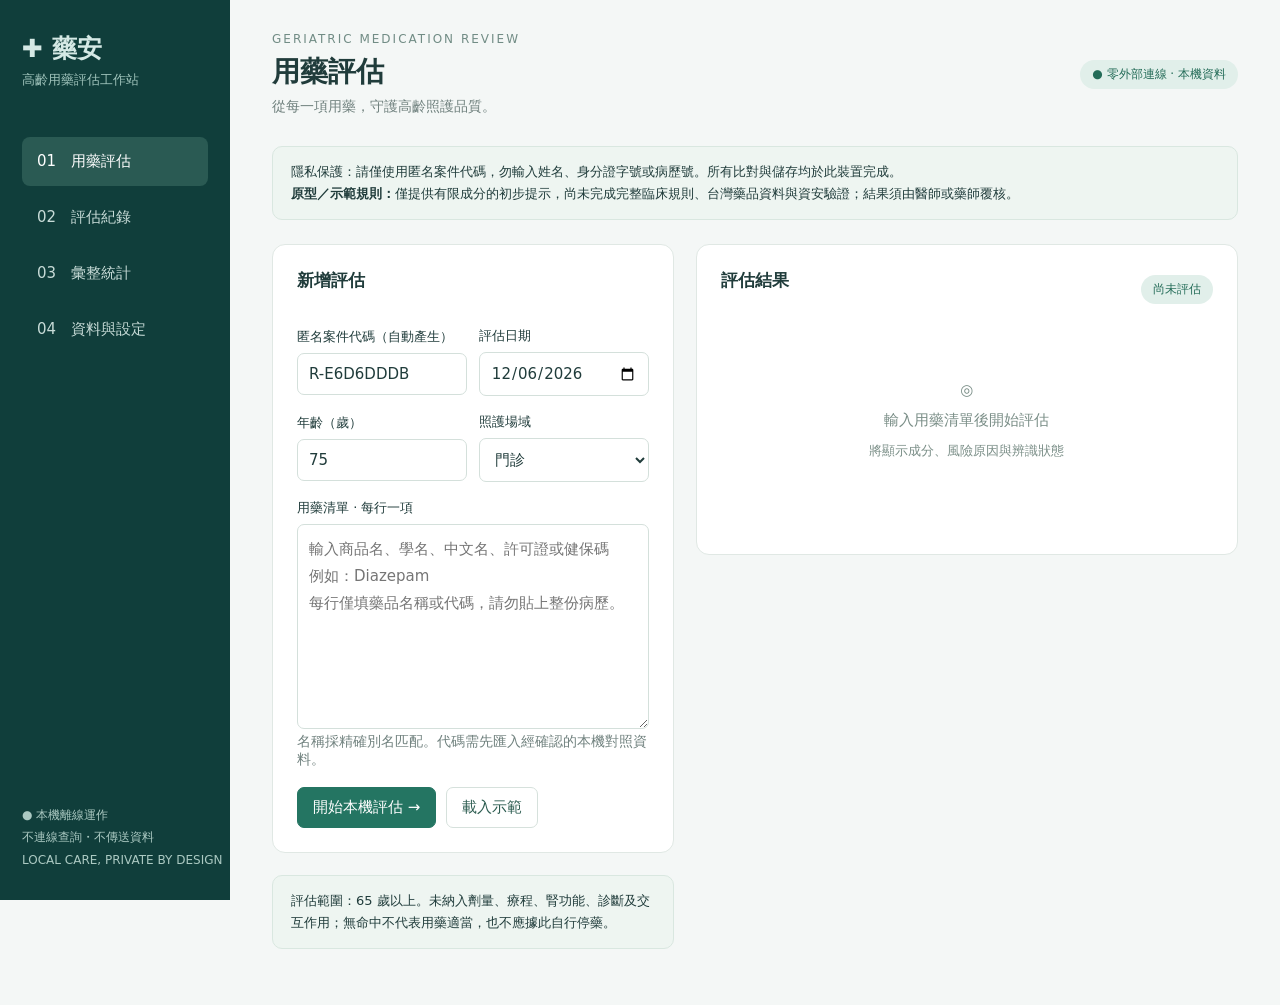
==== index.html @ 11be5202 "Add offline geriatric medication assessment prototype" ====
<!doctype html>
<html lang="zh-Hant"><head><meta charset="utf-8"><meta name="viewport" content="width=device-width,initial-scale=1"><meta http-equiv="Content-Security-Policy" content="default-src 'none'; script-src 'unsafe-inline'; style-src 'unsafe-inline'; connect-src 'none'; img-src data:; base-uri 'none'; form-action 'none'"><title>藥安・高齡用藥評估</title>
<style>
:root{font-family:system-ui,'Microsoft JhengHei',sans-serif;color:#203c3b;background:#f4f7f6;font-size:15px}*{box-sizing:border-box}body{margin:0}aside{position:fixed;width:230px;height:100vh;background:#103e3b;color:#d5e9e5;padding:32px 22px}h1{font-size:25px;margin:0 0 5px}aside small{color:#9fc3bb}nav{margin-top:48px}nav button{display:block;width:100%;text-align:left;background:transparent;color:#c7dbd7;border:0;padding:15px;margin:7px 0;border-radius:8px;font-size:15px}nav button.active{background:#2a5a53;color:white}aside footer{position:absolute;bottom:28px;font-size:12px;line-height:1.9;color:#abc9c2}main{margin-left:230px;padding:32px 42px;max-width:1580px}header{display:flex;justify-content:space-between;align-items:center;margin-bottom:30px}.eyebrow{font-size:12px;color:#718c85;letter-spacing:2px}h2{font-size:28px;margin:7px 0}p{line-height:1.7}.sub{color:#71827f;font-size:14px}.pill{display:inline-block;border-radius:20px;padding:6px 12px;font-size:12px;background:#e1efea;color:#246c58}.notice{padding:14px 18px;border:1px solid #d9e7e0;background:#eef5f1;border-radius:10px;font-size:13px;line-height:1.7;margin-bottom:24px}.grid{display:grid;grid-template-columns:1fr 1.35fr;gap:22px}.card{background:white;border:1px solid #e0e8e4;border-radius:13px;padding:24px;margin-bottom:22px}h3{margin:0 0 18px;font-size:17px}label{display:block;font-size:13px;margin:17px 0 7px}input,textarea,select{width:100%;border:1px solid #d4e0db;border-radius:7px;background:#fff;padding:11px;font:inherit;color:inherit}textarea{min-height:205px;resize:vertical;line-height:1.8}button{cursor:pointer;font:inherit;border:1px solid #d6e1dc;border-radius:7px;padding:10px 15px;background:white;color:#2c5c50}button.primary{background:#247562;color:white;border-color:#247562}button:hover{filter:brightness(.96)}.row{display:flex;gap:12px;align-items:center}.row>*{flex:1}.actions{display:flex;gap:10px;margin-top:18px;flex-wrap:wrap}.stats{display:grid;grid-template-columns:repeat(3,1fr);gap:16px;margin-bottom:22px}.stat{background:white;border:1px solid #e0e8e4;border-radius:10px;padding:18px}.stat b{display:block;font-size:30px;margin:7px 0}.stat span{font-size:12px;color:#768984}.result{border-top:1px solid #e8eeeb;padding:17px 0}.result:first-child{border:0}.result h4{margin:0 0 8px}.result p{font-size:13px;margin:6px 0}.warn{background:#fff1dc;color:#996024}.unknown{background:#f1edf8;color:#765394}.muted{color:#788b85}.empty{text-align:center;color:#7a8e87;padding:65px 20px;line-height:2}.section{display:none}.section.active{display:block}table{width:100%;border-collapse:collapse;font-size:13px}th,td{text-align:left;border-bottom:1px solid #e5ece8;padding:14px 9px;vertical-align:top}th{color:#7b8d87;font-weight:500}a{color:#247562}.bar{height:12px;background:#e9f1ed;border-radius:8px;overflow:hidden;margin:8px 0 20px}.bar i{display:block;height:100%;background:#438a76}.toast{position:fixed;bottom:25px;right:28px;background:#163e35;color:#fff;padding:15px 22px;border-radius:8px;display:none}details{font-size:13px;line-height:1.8;margin-top:12px}code{word-break:break-all}#rulesText{min-height:240px;font-family:monospace;font-size:12px}@media(max-width:950px){aside{position:static;width:auto;height:auto;padding:20px}aside footer{display:none}nav{display:flex;margin:15px 0 0}nav button{text-align:center;font-size:13px;padding:10px}main{margin:0;padding:22px}.grid{grid-template-columns:1fr}.stats{gap:8px}header .pill{display:none}.card{overflow:auto}}
</style></head><body>
<aside><h1>✚ 藥安</h1><small>高齡用藥評估工作站</small><nav><button class="active" data-page="assess">01　用藥評估</button><button data-page="records">02　評估紀錄</button><button data-page="report">03　彙整統計</button><button data-page="settings">04　資料與設定</button></nav><footer>● 本機離線運作<br>不連線查詢・不傳送資料<br>LOCAL CARE, PRIVATE BY DESIGN</footer></aside>
<main><header><div><div class="eyebrow">GERIATRIC MEDICATION REVIEW</div><h2 id="title">用藥評估</h2><div class="sub">從每一項用藥，守護高齡照護品質。</div></div><span class="pill">● 零外部連線 · 本機資料</span></header>
<div class="notice">隱私保護：請僅使用匿名案件代碼，勿輸入姓名、身分證字號或病歷號。所有比對與儲存均於此裝置完成。<br><strong>原型／示範規則：</strong>僅提供有限成分的初步提示，尚未完成完整臨床規則、台灣藥品資料與資安驗證；結果須由醫師或藥師覆核。</div>
<section id="assess" class="section active"><div class="grid"><div><div class="card"><h3>新增評估</h3><div class="row"><div><label>匿名案件代碼（自動產生）</label><input id="caseId" readonly></div><div><label>評估日期</label><input id="date" type="date"></div></div><div class="row"><div><label>年齡（歲）</label><input id="age" type="number" min="65" max="120" value="75"></div><div><label>照護場域</label><select id="setting"><option>門診</option><option>住院</option><option>長照機構</option><option>居家照護</option></select></div></div><label>用藥清單 · 每行一項</label><textarea id="meds" placeholder="輸入商品名、學名、中文名、許可證或健保碼&#10;例如：Diazepam&#10;每行僅填藥品名稱或代碼，請勿貼上整份病歷。"></textarea><div class="sub">名稱採精確別名匹配。代碼需先匯入經確認的本機對照資料。</div><div class="actions"><button class="primary" id="evaluate">開始本機評估 →</button><button id="example">載入示範</button></div></div><div class="notice">評估範圍：65 歲以上。未納入劑量、療程、腎功能、診斷及交互作用；無命中不代表用藥適當，也不應據此自行停藥。</div></div><div><div class="card"><div class="row"><h3>評估結果</h3><span id="resultBadge" class="pill" style="flex:0 0 auto">尚未評估</span></div><div id="results" class="empty">◎<br>輸入用藥清單後開始評估<br><small>將顯示成分、風險原因與辨識狀態</small></div><div id="savePanel" hidden><label>藥師／醫師覆核狀態</label><select id="review"><option>待覆核</option><option>已覆核－待追蹤</option><option>已覆核－完成</option></select><div class="actions"><button class="primary" id="save">儲存本次評估</button></div><p class="sub">儲存評估當時的規則版本與結果快照，供後續追溯。</p></div></div></div></div></section>
<section id="records" class="section"><div class="card"><div class="row"><h3>評估紀錄</h3><button id="exportRecords">匯出匿名紀錄 CSV</button></div><p class="sub">保留於此瀏覽器的本機儲存空間。更換瀏覽器或清除網站資料會使紀錄遺失，請定期備份。</p><div id="recordTable"></div></div></section>
<section id="report" class="section"><div class="card"><h3>評鑑統計</h3><div class="row"><div><label>開始日期</label><input type="date" id="from"></div><div><label>結束日期</label><input type="date" id="to"></div><div><label>用藥類別</label><select id="category"><option value="">全部類別</option></select></div></div><div class="actions"><button id="filter" class="primary">套用條件</button><button id="exportReport">匯出統計 CSV</button></div></div><div id="reportContent"></div></section>
<section id="settings" class="section"><div class="card"><h3>本機藥品與規則資料</h3><p>目前版本：<strong id="version"></strong>。內建為少量流程示範，不能視為完整 Beers 清單。</p><p class="sub">藥品可含多成分（ingredients 陣列）；以 aliases 建立商品名、中文名、許可證字號及健保碼對照。多筆命中將要求人工釐清。正式使用前請由機構藥師確認資料來源、版本、使用授權及規則內容。</p><label>匯入／編輯 JSON（僅藥品與規則，不含案件）</label><textarea id="rulesText" spellcheck="false"></textarea><div class="actions"><button id="applyRules" class="primary">驗證並套用本機資料</button><button id="downloadRules">匯出規則 JSON</button></div><details><summary>資料格式與評估邏輯</summary>version 為版本字串；drugs 每項含 name、aliases 字串陣列及 ingredients 成分陣列；rules 每項含 ingredient、category、reason、source。比對忽略大小寫、空白與全形英數差異，其餘採精確匹配。命中僅表示需覆核，未涵蓋條件式與例外規則。</details></div><div class="card"><h3>資料備份與隱私邊界</h3><p>此原型沒有雲端服務、外部字型、分析追蹤或線上藥品查詢；網路請求由頁面安全政策封鎖。本機儲存尚未加密，不適合存放可識別個資。</p><div class="actions"><button id="backup">下載本機備份 JSON</button><label style="margin:0"><input id="restore" type="file" accept="application/json" style="max-width:240px" aria-label="還原本機備份"></label></div><p class="sub">備份檔包含匿名案件及用藥資料，仍應依機構規範保管。正式部署建議採院內伺服器或加密本機資料庫，加入權限、稽核、備份與保存期限管理。</p><h3 style="margin-top:28px">參考來源（點擊才會開啟外部網站）</h3><p><a href="https://pmc.ncbi.nlm.nih.gov/articles/PMC12478568/" target="_blank" rel="noreferrer">AGS 2023 Beers Criteria 原始文獻</a>　·　<a href="https://www.nhi.gov.tw/ch/lp-2466-1.html" target="_blank" rel="noreferrer">健保署用藥品項資料</a></p></div></section>
</main><div id="toast" class="toast" role="status"></div>
<script>
const $=id=>document.getElementById(id), esc=s=>String(s??'').replace(/[&<>"']/g,c=>({'&':'&amp;','<':'&lt;','>':'&gt;','"':'&quot;',"'":'&#39;'}[c])),norm=s=>s.normalize('NFKC').toLowerCase().replace(/\s/g,'');
const initial={version:'DEMO-2026-10-18 / AGS 2023 部分提示',drugs:[{name:'Diazepam',aliases:['diazepam','Valium'],ingredients:['diazepam']},{name:'Diphenhydramine（口服）',aliases:['diphenhydramine'],ingredients:['diphenhydramine']},{name:'Zolpidem',aliases:['zolpidem','Stilnox'],ingredients:['zolpidem']},{name:'Metformin',aliases:['metformin'],ingredients:['metformin']}],rules:[{ingredient:'diazepam',category:'苯二氮平類',reason:'高齡者對此類藥物較敏感，可能增加認知障礙、譫妄、跌倒與骨折風險。部分適應症有例外，須由臨床人員判斷。',source:'AGS Beers 2023，Table 2；示範摘要'},{ingredient:'diphenhydramine',category:'第一代抗組織胺',reason:'口服製劑具強抗膽鹼作用，可能引起混亂、口乾與便秘；急性嚴重過敏反應等情境須個別評估。',source:'AGS Beers 2023，Table 2；示範摘要'},{ingredient:'zolpidem',category:'非苯二氮平類安眠藥',reason:'可能增加譫妄、跌倒、骨折及急診／住院風險，睡眠改善效益有限，需評估替代處置。',source:'AGS Beers 2023，Table 2；示範摘要'}]};
let db,records,current=null,reportRows=[];try{db=JSON.parse(localStorage.getItem('ya-db'))||initial;records=JSON.parse(localStorage.getItem('ya-records'))||[]}catch{db=initial;records=[];alert('本機資料無法讀取，請由備份還原。')}
function toast(s){$('toast').textContent=s;$('toast').style.display='block';setTimeout(()=>$('toast').style.display='none',3500)}
function persist(k,v){try{localStorage.setItem(k,JSON.stringify(v));return true}catch{toast('儲存失敗：瀏覽器空間不足或禁止本機儲存。');return false}}
function today(){let d=new Date();return `${d.getFullYear()}-${String(d.getMonth()+1).padStart(2,'0')}-${String(d.getDate()).padStart(2,'0')}`}
function newCase(){$('caseId').value='R-'+crypto.randomUUID().slice(0,8).toUpperCase();$('date').value=today()}
function invalidate(){current=null;$('savePanel').hidden=true;$('results').className='empty';$('results').textContent='內容已變更，請重新評估。';$('resultBadge').textContent='待重新評估'}
['meds','age','date','setting'].forEach(id=>$(id).addEventListener('input',invalidate));
document.querySelectorAll('nav button').forEach(b=>b.onclick=()=>{document.querySelectorAll('nav button,.section').forEach(x=>x.classList.remove('active'));b.classList.add('active');$(b.dataset.page).classList.add('active');$('title').textContent=b.textContent.trim().slice(3).trim();renderRecords();renderReport()});
$('example').onclick=()=>{$('meds').value='Diazepam\nStilnox\nMetformin\n待確認藥品';invalidate()};
$('evaluate').onclick=()=>{const age=Number($('age').value),lines=$('meds').value.split(/\n/).map(x=>x.trim()).filter(Boolean);if(!Number.isInteger(age)||age<65||age>120||!/^\d{4}-\d{2}-\d{2}$/.test($('date').value)||!lines.length)return toast('請填寫有效日期、65–120 歲整數年齡及用藥。');if(lines.length>100||lines.some(x=>x.length>120))return toast('每次最多 100 項，每項最多 120 字；請勿貼入病歷。');if(lines.some(x=>/[A-Z][12]\d{8}/i.test(x)||/(姓名|身分證|身份證|病歷號)/.test(x)))return toast('偵測到可能個資，請移除後再評估。');const items=[...new Set(lines.map(norm))].map(key=>{const raw=lines.find(x=>norm(x)===key),matches=db.drugs.filter(d=>[d.name,...d.aliases].some(a=>norm(a)===key));if(matches.length!==1)return {raw,name:'',status:matches.length?'多筆匹配，待確認':'無法辨識，待確認',hits:[]};const d=matches[0],hits=db.rules.filter(r=>d.ingredients.some(i=>norm(i)===norm(r.ingredient)));return {raw,name:d.name,status:hits.length?'潛在不適當用藥':'未命中目前規則',hits}});current={id:crypto.randomUUID(),caseId:$('caseId').value,date:$('date').value,age,setting:$('setting').value,version:db.version,items};$('resultBadge').textContent=items.filter(i=>i.hits.length).length+' 項風險提示';$('results').className='';$('results').innerHTML=items.map(i=>`<div class="result"><h4>${esc(i.raw)} ${i.name?'<small class="muted">→ '+esc(i.name)+'</small>':''}</h4><span class="pill ${i.hits.length?'warn':!i.name?'unknown':''}">${esc(i.status)}</span>${i.hits.map(h=>`<p><strong>${esc(h.category)}</strong> · ${esc(h.reason)}</p><p class="muted">${esc(h.source)}</p>`).join('')}${!i.hits.length?'<p class="muted">'+(i.name?'僅表示未命中有限規則，仍須臨床覆核。':'請確認成分或補充本機藥品對照，不能判定風險。')+'</p>':''}</div>`).join('');$('savePanel').hidden=false};
$('save').onclick=()=>{if(!current)return;const next=[{...current,review:$('review').value,savedAt:new Date().toISOString()},...records];if(persist('ya-records',next)){records=next;invalidate();newCase();toast('已儲存於本機，可至評估紀錄查看。')}};
function renderRecords(){$('recordTable').innerHTML=records.length?'<table><thead><tr><th>日期／案件</th><th>年齡／場域</th><th>用藥／提示／待確認</th><th>覆核</th><th>明細</th></tr></thead><tbody>'+records.map(r=>`<tr><td>${esc(r.date)}<br>${esc(r.caseId)}</td><td>${r.age} 歲<br>${esc(r.setting)}</td><td>${r.items.length}／${r.items.filter(i=>i.hits.length).length}／${r.items.filter(i=>!i.name).length}</td><td><select data-id="${esc(r.id)}">${['待覆核','已覆核－待追蹤','已覆核－完成'].map(v=>`<option ${v===r.review?'selected':''}>${v}</option>`).join('')}</select></td><td><details><summary>查看快照</summary>${esc(r.version)}${r.items.map(i=>`<p>${esc(i.raw)}：${esc(i.status)}${i.hits.map(h=>'<br>'+esc(h.category)+'：'+esc(h.reason)).join('')}</p>`).join('')}</details></td></tr>`).join('')+'</tbody></table>':'<div class="empty">尚無紀錄，完成評估後即可儲存。</div>';document.querySelectorAll('[data-id]').forEach(el=>el.onchange=()=>{const next=records.map(r=>r.id===el.dataset.id?{...r,review:el.value,reviewedAt:new Date().toISOString()}:r);if(persist('ya-records',next))records=next;else renderRecords()})}
function renderReport(){const f=$('from').value,t=$('to').value,c=$('category').value;if(f&&t&&f>t){toast('開始日期不可晚於結束日期。');return}const base=records.filter(r=>(!f||r.date>=f)&&(!t||r.date<=t));const selected=c?base.filter(r=>r.items.some(i=>i.hits.some(h=>h.category===c))):base;const hits=selected.filter(r=>r.items.some(i=>i.hits.some(h=>!c||h.category===c))).length,counts={};selected.forEach(r=>r.items.forEach(i=>{new Set(i.hits.filter(h=>!c||h.category===c).map(h=>h.category)).forEach(k=>counts[k]=(counts[k]||0)+1)}));reportRows=[['指標','數值'],['符合條件評估件數',selected.length],['至少一項風險提示案件數',hits],['提示案件比例',selected.length?(hits/selected.length*100).toFixed(1)+'%':'無資料'],['含待確認藥品案件數',selected.filter(r=>r.items.some(i=>!i.name)).length],...Object.entries(counts)];$('reportContent').innerHTML=`<div class="stats"><div class="stat"><span>符合條件評估</span><b>${selected.length}</b><span>件 · 同案重評各計一次</span></div><div class="stat"><span>含風險提示案件</span><b>${hits}</b><span>件 · 非確診不適當用藥</span></div><div class="stat"><span>提示案件比例</span><b>${selected.length?(hits/selected.length*100).toFixed(1)+'%':'—'}</b><span>分母為符合條件評估件數</span></div></div><div class="card"><h3>各類別提示品項次數</h3><p class="sub">每筆評估的每項藥品，在同一類別計一次；跨類別可重複計數。選類別時，案件分母限含該類提示之案件。示範規則不宜用於正式評鑑。</p>${Object.entries(counts).map(([k,v])=>`${esc(k)} <strong style="float:right">${v} 項次</strong><div class="bar"><i style="width:${v/Math.max(...Object.values(counts))*100}%"></i></div>`).join('')||'<div class="empty">此區間尚無符合條件的提示。</div>'}</div>`}
$('filter').onclick=renderReport;
function download(name,text,type){const a=document.createElement('a'),url=URL.createObjectURL(new Blob([text],{type}));a.href=url;a.download=name;a.click();setTimeout(()=>URL.revokeObjectURL(url),1000)}
function csv(name,rows){download(name,'\ufeff'+rows.map(r=>r.map(v=>'"'+String(v??'').replace(/^[=+@\-\t\r]/,"'$&").replace(/"/g,'""')+'"').join(',')).join('\r\n'),'text/csv;charset=utf-8')}
$('exportRecords').onclick=()=>csv('匿名評估紀錄.csv',[['案件代碼','評估日期','年齡','場域','原始藥品','辨識成分','狀態','類別','原因','規則版本','覆核狀態'],...records.flatMap(r=>r.items.map(i=>[r.caseId,r.date,r.age,r.setting,i.raw,i.name,i.status,i.hits.map(h=>h.category).join('；'),i.hits.map(h=>h.reason).join('；'),r.version,r.review]))]);$('exportReport').onclick=()=>{renderReport();csv('評估統計.csv',[['開始日期',$('from').value||'不限'],['結束日期',$('to').value||'不限'],['類別',$('category').value||'全部'],...reportRows])};
function validate(d){if(!d||typeof d.version!=='string'||!d.version.trim()||!Array.isArray(d.drugs)||!Array.isArray(d.rules))throw Error('缺少 version、drugs 或 rules');if(!d.drugs.every(x=>typeof x.name==='string'&&Array.isArray(x.aliases)&&x.aliases.every(a=>typeof a==='string')&&Array.isArray(x.ingredients)&&x.ingredients.length&&x.ingredients.every(a=>typeof a==='string')))throw Error('藥品格式錯誤');if(!d.rules.every(x=>['ingredient','category','reason','source'].every(k=>typeof x[k]==='string'&&x[k].trim())))throw Error('規則格式錯誤');return d}
function refreshRules(){$('version').textContent=db.version;$('rulesText').value=JSON.stringify(db,null,2);const cats=[...new Set([...db.rules.map(r=>r.category),...records.flatMap(r=>r.items.flatMap(i=>i.hits.map(h=>h.category)))])];$('category').innerHTML='<option value="">全部類別</option>'+cats.map(c=>`<option>${esc(c)}</option>`).join('')}
$('applyRules').onclick=()=>{try{const next=validate(JSON.parse($('rulesText').value));if(persist('ya-db',next)){db=next;refreshRules();invalidate();toast('已套用本機資料；既有評估快照保留原版本。')}}catch(e){toast('資料無法套用：'+e.message)}};$('downloadRules').onclick=()=>download('藥品規則.json',JSON.stringify(db,null,2),'application/json');$('backup').onclick=()=>download('藥安本機備份.json',JSON.stringify({format:1,db,records},null,2),'application/json');
$('restore').onchange=async e=>{try{const file=e.target.files[0];if(!file)return;if(file.size>10000000)throw Error('檔案超過 10 MB');const b=JSON.parse(await file.text());validate(b.db);if(b.format!==1||!Array.isArray(b.records)||!b.records.every(r=>typeof r.id==='string'&&typeof r.caseId==='string'&&/^\d{4}-\d{2}-\d{2}$/.test(r.date)&&Number.isInteger(r.age)&&r.age>=65&&typeof r.version==='string'&&typeof r.review==='string'&&Array.isArray(r.items)&&r.items.every(i=>typeof i.raw==='string'&&typeof i.name==='string'&&typeof i.status==='string'&&Array.isArray(i.hits)&&i.hits.every(h=>['category','reason','source'].every(k=>typeof h[k]==='string')))))throw Error('備份格式錯誤');if(!confirm('將以備份取代此瀏覽器的紀錄與規則。繼續？'))return;const oldDb=localStorage.getItem('ya-db');if(!persist('ya-db',b.db))return;if(!persist('ya-records',b.records)){if(oldDb!==null)localStorage.setItem('ya-db',oldDb);else localStorage.removeItem('ya-db');return}db=b.db;records=b.records;refreshRules();invalidate();renderRecords();renderReport();toast('本機備份已還原')}catch(err){toast('還原失敗：'+err.message)}finally{e.target.value=''}};
newCase();refreshRules();renderRecords();renderReport();
</script></body></html>
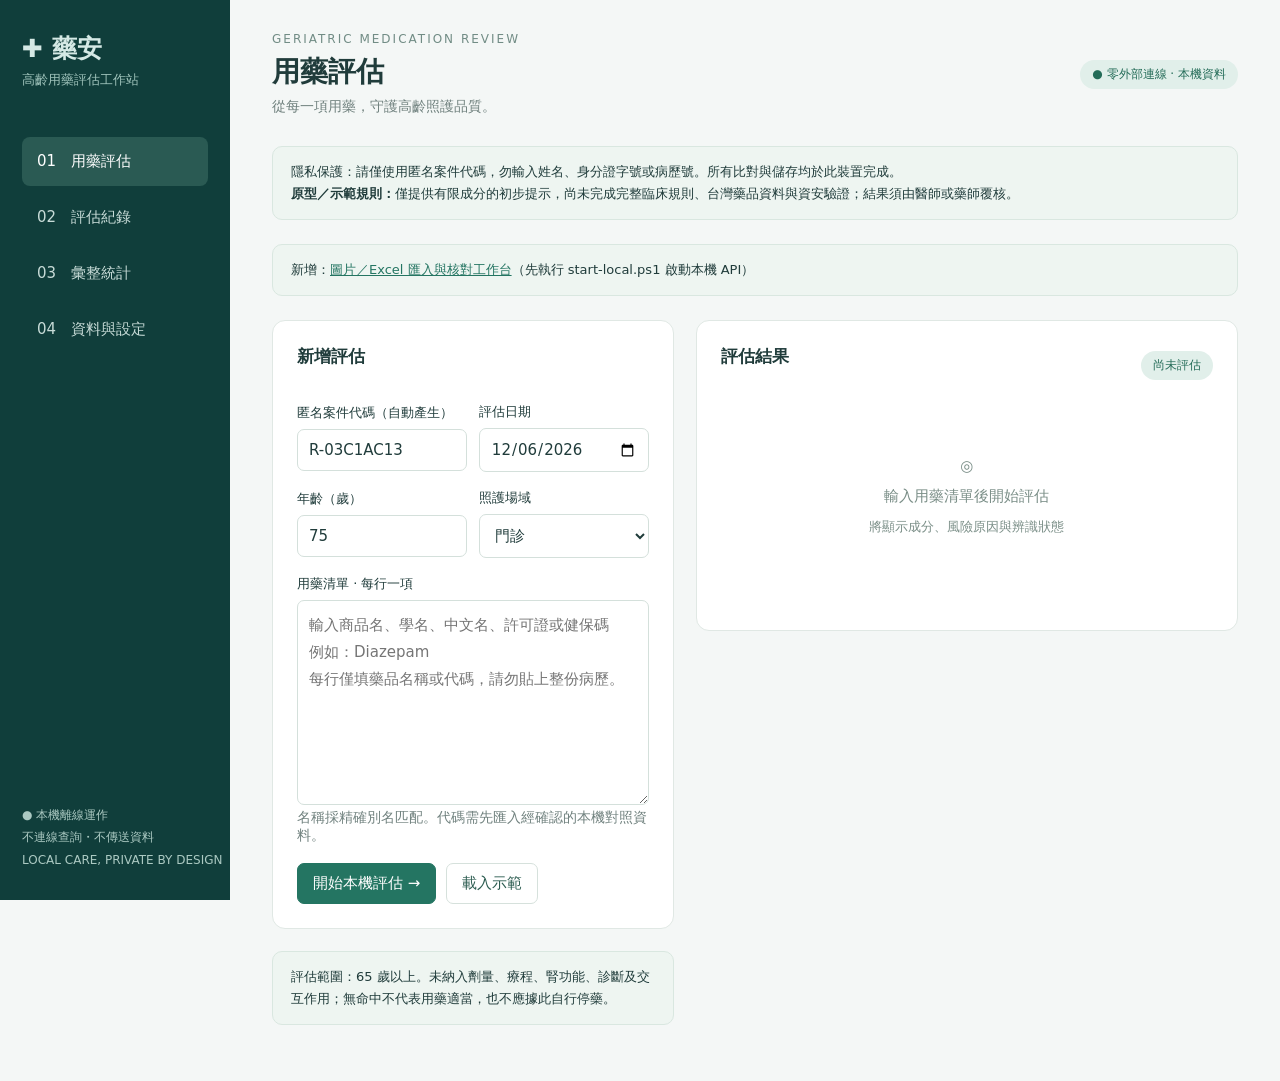
==== commit 7c29ef68: "Add local image and Excel review workflow with loopback API" ====
--- a/index.html
+++ b/index.html
@@ -6,7 +6,7 @@
 <aside><h1>✚ 藥安</h1><small>高齡用藥評估工作站</small><nav><button class="active" data-page="assess">01　用藥評估</button><button data-page="records">02　評估紀錄</button><button data-page="report">03　彙整統計</button><button data-page="settings">04　資料與設定</button></nav><footer>● 本機離線運作<br>不連線查詢・不傳送資料<br>LOCAL CARE, PRIVATE BY DESIGN</footer></aside>
 <main><header><div><div class="eyebrow">GERIATRIC MEDICATION REVIEW</div><h2 id="title">用藥評估</h2><div class="sub">從每一項用藥，守護高齡照護品質。</div></div><span class="pill">● 零外部連線 · 本機資料</span></header>
 <div class="notice">隱私保護：請僅使用匿名案件代碼，勿輸入姓名、身分證字號或病歷號。所有比對與儲存均於此裝置完成。<br><strong>原型／示範規則：</strong>僅提供有限成分的初步提示，尚未完成完整臨床規則、台灣藥品資料與資安驗證；結果須由醫師或藥師覆核。</div>
-<section id="assess" class="section active"><div class="grid"><div><div class="card"><h3>新增評估</h3><div class="row"><div><label>匿名案件代碼（自動產生）</label><input id="caseId" readonly></div><div><label>評估日期</label><input id="date" type="date"></div></div><div class="row"><div><label>年齡（歲）</label><input id="age" type="number" min="65" max="120" value="75"></div><div><label>照護場域</label><select id="setting"><option>門診</option><option>住院</option><option>長照機構</option><option>居家照護</option></select></div></div><label>用藥清單 · 每行一項</label><textarea id="meds" placeholder="輸入商品名、學名、中文名、許可證或健保碼&#10;例如：Diazepam&#10;每行僅填藥品名稱或代碼，請勿貼上整份病歷。"></textarea><div class="sub">名稱採精確別名匹配。代碼需先匯入經確認的本機對照資料。</div><div class="actions"><button class="primary" id="evaluate">開始本機評估 →</button><button id="example">載入示範</button></div></div><div class="notice">評估範圍：65 歲以上。未納入劑量、療程、腎功能、診斷及交互作用；無命中不代表用藥適當，也不應據此自行停藥。</div></div><div><div class="card"><div class="row"><h3>評估結果</h3><span id="resultBadge" class="pill" style="flex:0 0 auto">尚未評估</span></div><div id="results" class="empty">◎<br>輸入用藥清單後開始評估<br><small>將顯示成分、風險原因與辨識狀態</small></div><div id="savePanel" hidden><label>藥師／醫師覆核狀態</label><select id="review"><option>待覆核</option><option>已覆核－待追蹤</option><option>已覆核－完成</option></select><div class="actions"><button class="primary" id="save">儲存本次評估</button></div><p class="sub">儲存評估當時的規則版本與結果快照，供後續追溯。</p></div></div></div></div></section>
+<div class="notice">新增：<a href="http://127.0.0.1:18743/" target="_blank" rel="noreferrer">圖片／Excel 匯入與核對工作台</a>（先執行 start-local.ps1 啟動本機 API）</div><section id="assess" class="section active"><div class="grid"><div><div class="card"><h3>新增評估</h3><div class="row"><div><label>匿名案件代碼（自動產生）</label><input id="caseId" readonly></div><div><label>評估日期</label><input id="date" type="date"></div></div><div class="row"><div><label>年齡（歲）</label><input id="age" type="number" min="65" max="120" value="75"></div><div><label>照護場域</label><select id="setting"><option>門診</option><option>住院</option><option>長照機構</option><option>居家照護</option></select></div></div><label>用藥清單 · 每行一項</label><textarea id="meds" placeholder="輸入商品名、學名、中文名、許可證或健保碼&#10;例如：Diazepam&#10;每行僅填藥品名稱或代碼，請勿貼上整份病歷。"></textarea><div class="sub">名稱採精確別名匹配。代碼需先匯入經確認的本機對照資料。</div><div class="actions"><button class="primary" id="evaluate">開始本機評估 →</button><button id="example">載入示範</button></div></div><div class="notice">評估範圍：65 歲以上。未納入劑量、療程、腎功能、診斷及交互作用；無命中不代表用藥適當，也不應據此自行停藥。</div></div><div><div class="card"><div class="row"><h3>評估結果</h3><span id="resultBadge" class="pill" style="flex:0 0 auto">尚未評估</span></div><div id="results" class="empty">◎<br>輸入用藥清單後開始評估<br><small>將顯示成分、風險原因與辨識狀態</small></div><div id="savePanel" hidden><label>藥師／醫師覆核狀態</label><select id="review"><option>待覆核</option><option>已覆核－待追蹤</option><option>已覆核－完成</option></select><div class="actions"><button class="primary" id="save">儲存本次評估</button></div><p class="sub">儲存評估當時的規則版本與結果快照，供後續追溯。</p></div></div></div></div></section>
 <section id="records" class="section"><div class="card"><div class="row"><h3>評估紀錄</h3><button id="exportRecords">匯出匿名紀錄 CSV</button></div><p class="sub">保留於此瀏覽器的本機儲存空間。更換瀏覽器或清除網站資料會使紀錄遺失，請定期備份。</p><div id="recordTable"></div></div></section>
 <section id="report" class="section"><div class="card"><h3>評鑑統計</h3><div class="row"><div><label>開始日期</label><input type="date" id="from"></div><div><label>結束日期</label><input type="date" id="to"></div><div><label>用藥類別</label><select id="category"><option value="">全部類別</option></select></div></div><div class="actions"><button id="filter" class="primary">套用條件</button><button id="exportReport">匯出統計 CSV</button></div></div><div id="reportContent"></div></section>
 <section id="settings" class="section"><div class="card"><h3>本機藥品與規則資料</h3><p>目前版本：<strong id="version"></strong>。內建為少量流程示範，不能視為完整 Beers 清單。</p><p class="sub">藥品可含多成分（ingredients 陣列）；以 aliases 建立商品名、中文名、許可證字號及健保碼對照。多筆命中將要求人工釐清。正式使用前請由機構藥師確認資料來源、版本、使用授權及規則內容。</p><label>匯入／編輯 JSON（僅藥品與規則，不含案件）</label><textarea id="rulesText" spellcheck="false"></textarea><div class="actions"><button id="applyRules" class="primary">驗證並套用本機資料</button><button id="downloadRules">匯出規則 JSON</button></div><details><summary>資料格式與評估邏輯</summary>version 為版本字串；drugs 每項含 name、aliases 字串陣列及 ingredients 成分陣列；rules 每項含 ingredient、category、reason、source。比對忽略大小寫、空白與全形英數差異，其餘採精確匹配。命中僅表示需覆核，未涵蓋條件式與例外規則。</details></div><div class="card"><h3>資料備份與隱私邊界</h3><p>此原型沒有雲端服務、外部字型、分析追蹤或線上藥品查詢；網路請求由頁面安全政策封鎖。本機儲存尚未加密，不適合存放可識別個資。</p><div class="actions"><button id="backup">下載本機備份 JSON</button><label style="margin:0"><input id="restore" type="file" accept="application/json" style="max-width:240px" aria-label="還原本機備份"></label></div><p class="sub">備份檔包含匿名案件及用藥資料，仍應依機構規範保管。正式部署建議採院內伺服器或加密本機資料庫，加入權限、稽核、備份與保存期限管理。</p><h3 style="margin-top:28px">參考來源（點擊才會開啟外部網站）</h3><p><a href="https://pmc.ncbi.nlm.nih.gov/articles/PMC12478568/" target="_blank" rel="noreferrer">AGS 2023 Beers Criteria 原始文獻</a>　·　<a href="https://www.nhi.gov.tw/ch/lp-2466-1.html" target="_blank" rel="noreferrer">健保署用藥品項資料</a></p></div></section>
